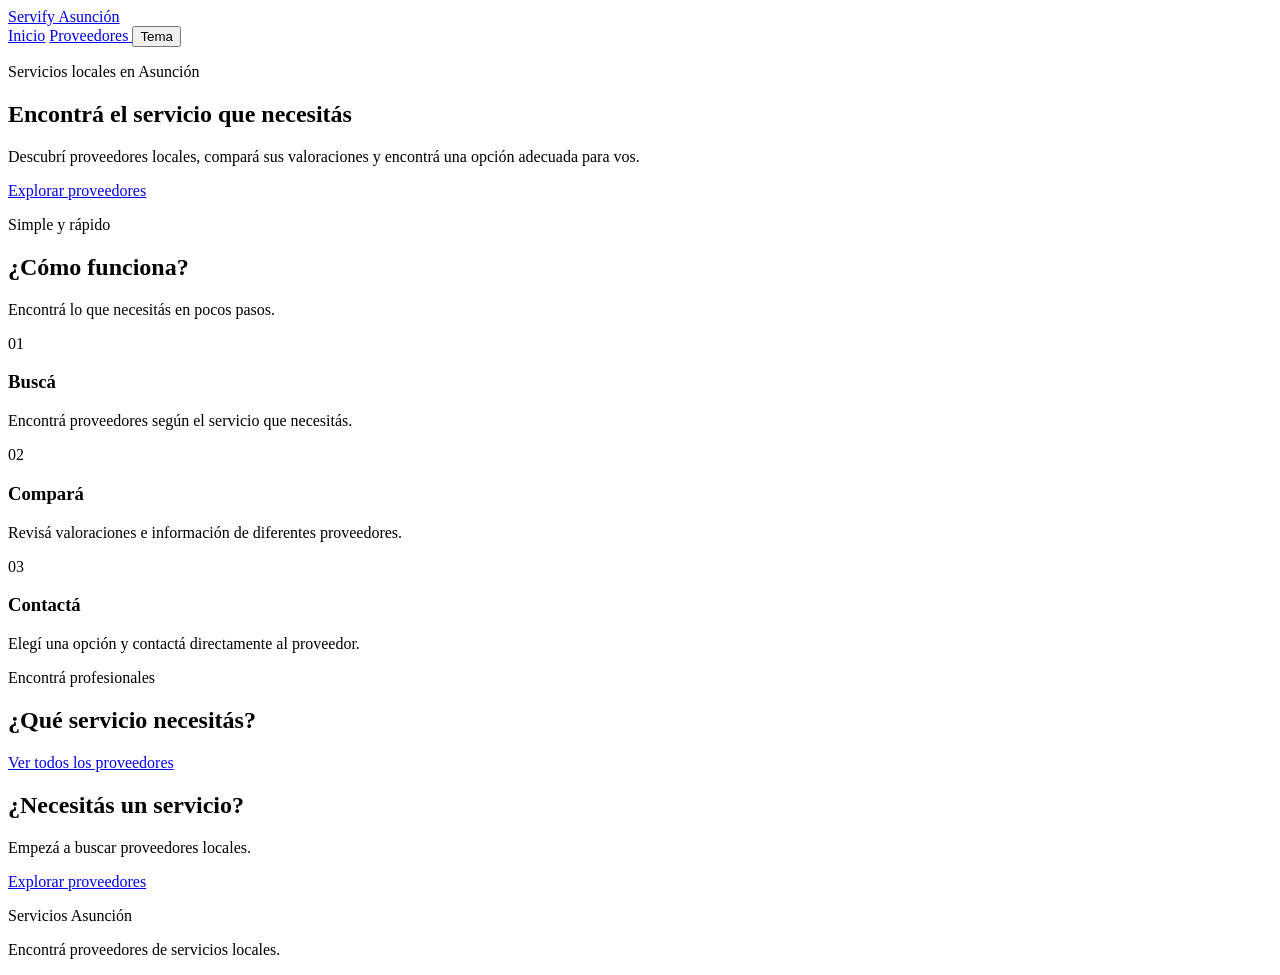
==== index.html @ 275f3ee8 "feat: add provider profession filter" ====
<!--  Página de inicio de la aplicación Servify Asunción. -->
<!DOCTYPE html> 
    <html lang="es">
        <head>
            <meta charset="UTF-8">
            <meta name="viewport" content="witdh=device-width, initial-scale=1.0">

            <title> Inicio | Servify Asunción </title>
            <meta 
                name="description"
                content="Encontrá proveedores de servicios locales en Asunción.">

        </head>

        <body>
            <header>
                <nav>
                    <a href="index.html"> Servify Asunción </a>
                    <div>
                        <a href="index.html">Inicio</a>
                        <a href="providers.html"> Proveedores </a>

                        <button type="button" aria-label="Cambiar Tema" Tema>
                            Tema
                        </button>
                    </div>
                </nav>
            </header>


            <main>
                <!--Hero-->
                <section class= "hero">
                    <div>
                        <p> Servicios locales en Asunción </p>

                        <h1> Encontrá el servicio que necesitás </h1>

                        <p>
                            Descubrí proveedores locales, compará sus
                        valoraciones y encontrá una opción adecuada
                        para vos. 
                        </p>

                        <a href="providers.html"> Explorar proveedores </a>
                    </div>

                    <div>
                    <!-- Futuro elemento visual del Hero -->
                    </div>
                </section>

                <!-- Cómo funciona -->
                <section class="how-it-works">
                    <header>
                        <p>Simple y rápido</p>

                        <h2> ¿Cómo funciona? </h2>

                        <p> Encontrá lo que necesitás en pocos pasos. </p>
                    </header>
                    
                    <div>
                        <article>
                            <span>01</span>
                            
                            <h3>Buscá</h3>

                            <p>
                            Encontrá proveedores según el servicio
                            que necesitás.
                            </p>
                        </article>

                        <article>
                            <span>02</span>

                            <h3>Compará</h3>

                            <p>
                            Revisá valoraciones e información de
                            diferentes proveedores.
                            </p>
                        </article>

                        <article>
                            <span>03</span>

                            <h3>Contactá</h3>

                            <p>
                            Elegí una opción y contactá directamente
                            al proveedor.
                            </p>
                        </article>
                    </div>
                </section>

                <!-- Categorías -->
                <section class="categories">
                    <header>
                        <p>Encontrá profesionales</p>

                        <h2> ¿Qué servicio necesitás? </h2>
                    </header>

                    <div class="category-list">
                    <!-- Las categorías se definirán posteriormente -->
                    </div>

                    <a href="providers.html"> Ver todos los proveedores </a>

                </section>

                <!-- CTA final -->
                <section class="final-cta">
                    <h2> ¿Necesitás un servicio? </h2>

                    <p> Empezá a buscar proveedores locales. </p>
                    <a href="providers.html"> Explorar proveedores </a>
                
                </section>
            </main>

            <footer>
                <p> Servicios Asunción </p>
                <p> Encontrá proveedores de servicios locales. </p>
            
            </footer>

                </section>
        </body>
    </html>
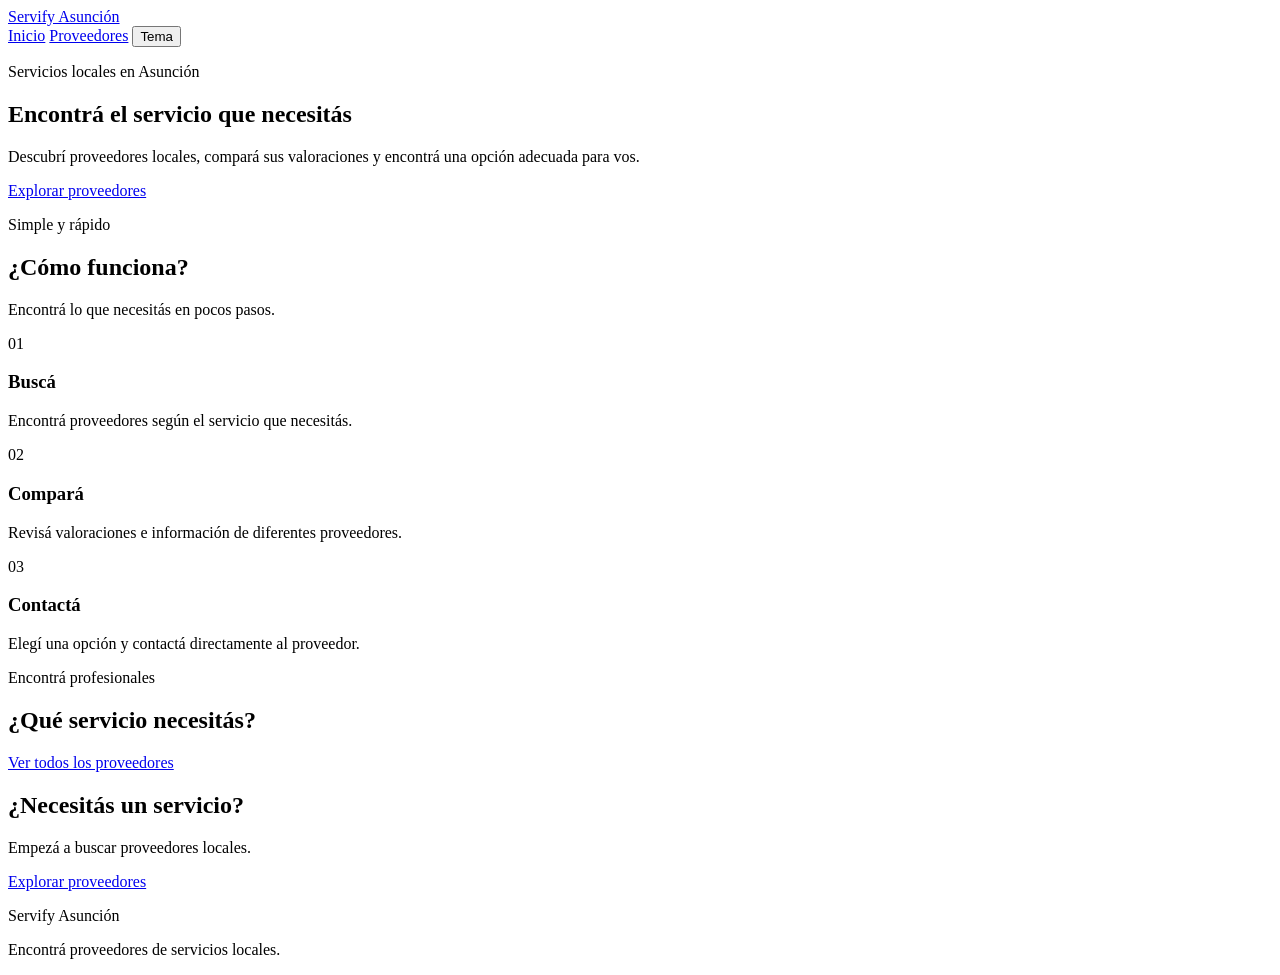
==== commit c2763eba: "feat: add provider profile data" ====
--- a/index.html
+++ b/index.html
@@ -1,133 +1,90 @@
-<!--  Página de inicio de la aplicación Servify Asunción. -->
-<!DOCTYPE html> 
-    <html lang="es">
-        <head>
-            <meta charset="UTF-8">
-            <meta name="viewport" content="witdh=device-width, initial-scale=1.0">
+<!-- Página 1/3 - Inicio | Cumple docs/challenge.md:23: explica qué es la app, problema y CTA a proveedores -->
+<!DOCTYPE html>
+<html lang="es">
+    <head>
+        <meta charset="UTF-8">
+        <meta name="viewport" content="width=device-width, initial-scale=1.0">
+        <title>Inicio | Servify Asunción</title>
+        <meta name="description" content="Encontrá proveedores de servicios locales en Asunción.">
+    </head>
+    <body>
+        <header>
+            <nav>
+                <a href="index.html">Servify Asunción</a>
+                <div>
+                    <a href="index.html" aria-current="page">Inicio</a>
+                    <a href="providers.html">Proveedores</a>
+                    <button type="button" aria-label="Cambiar tema">Tema</button>
+                </div>
+            </nav>
+        </header>
 
-            <title> Inicio | Servify Asunción </title>
-            <meta 
-                name="description"
-                content="Encontrá proveedores de servicios locales en Asunción.">
+        <main>
+            <!-- Hero: propuesta de valor + CTA principal hacia listado (estructura cumple challenge) -->
+            <section class="hero">
+                <div>
+                    <p>Servicios locales en Asunción</p>
+                    <h1>Encontrá el servicio que necesitás</h1>
+                    <p>
+                        Descubrí proveedores locales, compará sus valoraciones y encontrá una opción
+                        adecuada para vos.
+                    </p>
+                    <a href="providers.html">Explorar proveedores</a>
+                </div>
+                <div>
+                    <!-- Futuro elemento visual del Hero -->
+                </div>
+            </section>
 
-        </head>
+            <!-- Flujo 3 pasos: Buscá / Compará / Contactá -->
+            <section class="how-it-works">
+                <header>
+                    <p>Simple y rápido</p>
+                    <h2>¿Cómo funciona?</h2>
+                    <p>Encontrá lo que necesitás en pocos pasos.</p>
+                </header>
+                <div>
+                    <article>
+                        <span>01</span>
+                        <h3>Buscá</h3>
+                        <p>Encontrá proveedores según el servicio que necesitás.</p>
+                    </article>
+                    <article>
+                        <span>02</span>
+                        <h3>Compará</h3>
+                        <p>Revisá valoraciones e información de diferentes proveedores.</p>
+                    </article>
+                    <article>
+                        <span>03</span>
+                        <h3>Contactá</h3>
+                        <p>Elegí una opción y contactá directamente al proveedor.</p>
+                    </article>
+                </div>
+            </section>
 
-        <body>
-            <header>
-                <nav>
-                    <a href="index.html"> Servify Asunción </a>
-                    <div>
-                        <a href="index.html">Inicio</a>
-                        <a href="providers.html"> Proveedores </a>
+            <!-- Categorías: orienta al usuario; datos reales vienen de providers.html vía fetch -->
+            <section class="categories">
+                <header>
+                    <p>Encontrá profesionales</p>
+                    <h2>¿Qué servicio necesitás?</h2>
+                </header>
+                <div class="category-list">
+                    <!-- Las categorías se definirán posteriormente -->
+                </div>
+                <a href="providers.html">Ver todos los proveedores</a>
+            </section>
 
-                        <button type="button" aria-label="Cambiar Tema" Tema>
-                            Tema
-                        </button>
-                    </div>
-                </nav>
-            </header>
+            <!-- CTA final: cierra el flujo de Inicio y re-dirige a proveedores -->
+            <section class="final-cta">
+                <h2>¿Necesitás un servicio?</h2>
+                <p>Empezá a buscar proveedores locales.</p>
+                <a href="providers.html">Explorar proveedores</a>
+            </section>
+        </main>
 
-
-            <main>
-                <!--Hero-->
-                <section class= "hero">
-                    <div>
-                        <p> Servicios locales en Asunción </p>
-
-                        <h1> Encontrá el servicio que necesitás </h1>
-
-                        <p>
-                            Descubrí proveedores locales, compará sus
-                        valoraciones y encontrá una opción adecuada
-                        para vos. 
-                        </p>
-
-                        <a href="providers.html"> Explorar proveedores </a>
-                    </div>
-
-                    <div>
-                    <!-- Futuro elemento visual del Hero -->
-                    </div>
-                </section>
-
-                <!-- Cómo funciona -->
-                <section class="how-it-works">
-                    <header>
-                        <p>Simple y rápido</p>
-
-                        <h2> ¿Cómo funciona? </h2>
-
-                        <p> Encontrá lo que necesitás en pocos pasos. </p>
-                    </header>
-                    
-                    <div>
-                        <article>
-                            <span>01</span>
-                            
-                            <h3>Buscá</h3>
-
-                            <p>
-                            Encontrá proveedores según el servicio
-                            que necesitás.
-                            </p>
-                        </article>
-
-                        <article>
-                            <span>02</span>
-
-                            <h3>Compará</h3>
-
-                            <p>
-                            Revisá valoraciones e información de
-                            diferentes proveedores.
-                            </p>
-                        </article>
-
-                        <article>
-                            <span>03</span>
-
-                            <h3>Contactá</h3>
-
-                            <p>
-                            Elegí una opción y contactá directamente
-                            al proveedor.
-                            </p>
-                        </article>
-                    </div>
-                </section>
-
-                <!-- Categorías -->
-                <section class="categories">
-                    <header>
-                        <p>Encontrá profesionales</p>
-
-                        <h2> ¿Qué servicio necesitás? </h2>
-                    </header>
-
-                    <div class="category-list">
-                    <!-- Las categorías se definirán posteriormente -->
-                    </div>
-
-                    <a href="providers.html"> Ver todos los proveedores </a>
-
-                </section>
-
-                <!-- CTA final -->
-                <section class="final-cta">
-                    <h2> ¿Necesitás un servicio? </h2>
-
-                    <p> Empezá a buscar proveedores locales. </p>
-                    <a href="providers.html"> Explorar proveedores </a>
-                
-                </section>
-            </main>
-
-            <footer>
-                <p> Servicios Asunción </p>
-                <p> Encontrá proveedores de servicios locales. </p>
-            
-            </footer>
-
-                </section>
-        </body>
-    </html>+        <footer>
+            <p>Servify Asunción</p>
+            <p>Encontrá proveedores de servicios locales.</p>
+        </footer>
+    </body>
+</html>
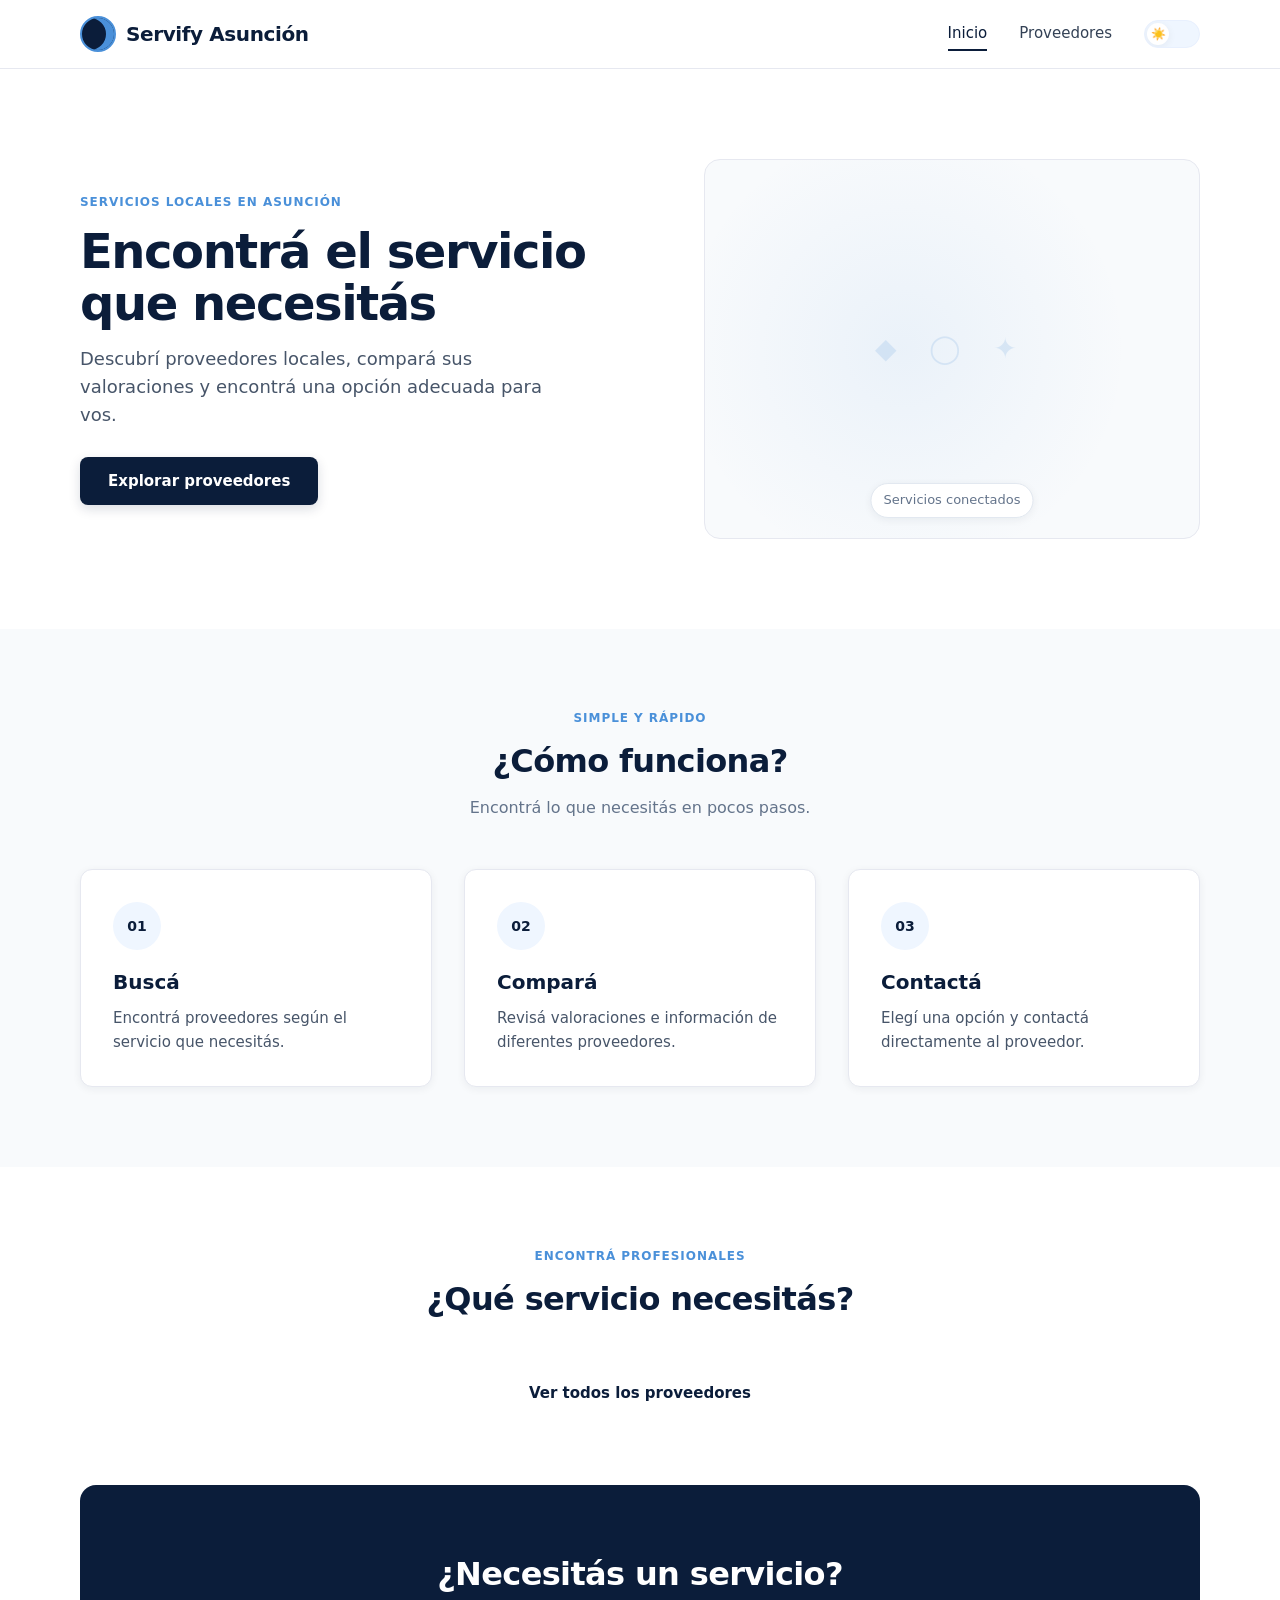
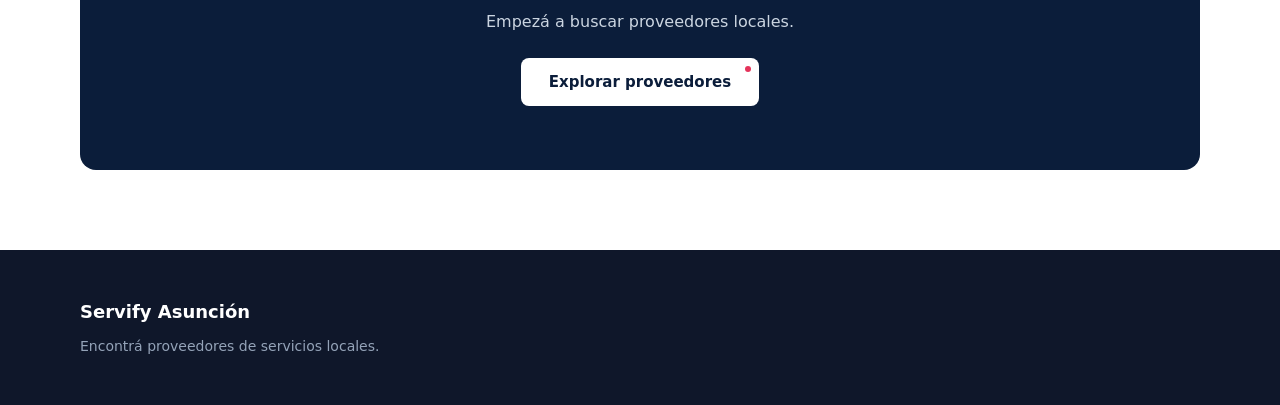
==== commit 301345e3: "wip: css temporal - preview visual" ====
--- a/index.html
+++ b/index.html
@@ -1,4 +1,4 @@
-<!-- Página 1/3 - Inicio | Cumple docs/challenge.md:23: explica qué es la app, problema y CTA a proveedores -->
+<!-- Inicio | explica qué es la app, problema y CTA a proveedores -->
 <!DOCTYPE html>
 <html lang="es">
     <head>
@@ -6,6 +6,8 @@
         <meta name="viewport" content="width=device-width, initial-scale=1.0">
         <title>Inicio | Servify Asunción</title>
         <meta name="description" content="Encontrá proveedores de servicios locales en Asunción.">
+        <link rel="stylesheet" href="css/common.css">
+        <link rel="stylesheet" href="css/home.css">
     </head>
     <body>
         <header>
@@ -86,5 +88,6 @@
             <p>Servify Asunción</p>
             <p>Encontrá proveedores de servicios locales.</p>
         </footer>
+        <script src="js/theme.js" defer></script>
     </body>
 </html>
--- a/css/common.css
+++ b/css/common.css
@@ -0,0 +1,215 @@
+/* common.css - Base compartida | Servify Asunción */
+/* Design System: azul oscuro primario, celeste secundario, blanco, rojo acento sutil, Inter, light/dark */
+
+/* 1. Variables */
+:root {
+  --blue-dark: #0B1D3A;
+  --blue-dark-hover: #0F2647;
+  --blue-soft: #4A90D9;
+  --blue-soft-light: #EFF6FF;
+  --blue-soft-border: #E8F0FE;
+  --bg: #FFFFFF;
+  --bg-alt: #F8FAFC;
+  --bg-footer: #0F172A;
+  --text: #0B1D3A;
+  --text-muted: #475569;
+  --text-light: #64748B;
+  --border: #E2E8F0;
+  --border-light: #E6E8F0;
+  --red-accent: #E11D48;
+  --radius-sm: 8px;
+  --radius-md: 12px;
+  --radius-lg: 16px;
+  --shadow-sm: 0 2px 8px rgba(11,29,58,0.06);
+  --shadow-md: 0 8px 24px rgba(11,29,58,0.10);
+  --shadow-btn: 0 4px 12px rgba(11,29,58,0.15);
+}
+
+/* 2. Reset / Base */
+* { box-sizing: border-box; margin: 0; padding: 0; }
+html { scroll-behavior: smooth; }
+body {
+  font-family: 'Inter', system-ui, -apple-system, Segoe UI, Roboto, sans-serif;
+  color: var(--text);
+  background: var(--bg);
+  line-height: 1.6;
+  -webkit-font-smoothing: antialiased;
+}
+a { color: inherit; text-decoration: none; }
+a:focus-visible, button:focus-visible, select:focus-visible {
+  outline: 2px solid var(--blue-soft);
+  outline-offset: 2px;
+}
+img { max-width: 100%; display: block; }
+
+/* 3. Header - minimalista, espacioso */
+header {
+  position: sticky;
+  top: 0;
+  z-index: 10;
+  background: var(--bg);
+  border-bottom: 1px solid var(--border-light);
+}
+header nav {
+  max-width: 1280px;
+  margin: 0 auto;
+  padding: 16px 80px;
+  display: flex;
+  align-items: center;
+  justify-content: space-between;
+  gap: 32px;
+}
+header nav > a:first-child {
+  font-weight: 700;
+  font-size: 20px;
+  color: var(--blue-dark);
+  letter-spacing: -0.02em;
+  display: flex;
+  align-items: center;
+  gap: 10px;
+}
+/* Símbolo conexión/confianza: círculo + arco */
+header nav > a:first-child::before {
+  content: "";
+  width: 32px; height: 32px;
+  border-radius: 50%;
+  background: var(--blue-dark);
+  border: 2px solid var(--blue-soft);
+  box-shadow: inset -8px 0 0 var(--blue-soft);
+  flex-shrink: 0;
+}
+header nav div {
+  display: flex;
+  align-items: center;
+  gap: 32px;
+}
+header nav div a {
+  font-weight: 500;
+  font-size: 15px;
+  color: #334155;
+  padding: 4px 0;
+  border-bottom: 2px solid transparent;
+  transition: color 0.2s, border-color 0.2s;
+}
+header nav div a[aria-current="page"] {
+  color: var(--blue-dark);
+  border-bottom-color: var(--blue-dark);
+}
+header nav div a:hover { color: var(--blue-dark); }
+
+/* Toggle sol/luna compacto */
+header nav button {
+  width: 56px; height: 28px;
+  border-radius: 999px;
+  border: 1px solid var(--blue-soft-border);
+  background: var(--blue-soft-light);
+  cursor: pointer;
+  position: relative;
+  text-indent: -9999px;
+  overflow: hidden;
+  transition: background 0.5s;
+}
+header nav button::after {
+  content: "☀️";
+  position: absolute;
+  left: 2px; top: 2px;
+  width: 22px; height: 22px;
+  border-radius: 50%;
+  background: #fff;
+  box-shadow: var(--shadow-sm);
+  display: grid; place-items: center;
+  text-indent: 0;
+  font-size: 12px;
+  transition: transform 0.5s, content 0.5s;
+}
+header nav button:hover { background: #E0ECFF; }
+header nav button[aria-pressed="true"] { background: #1E3A5F; border-color: #334155; }
+header nav button[aria-pressed="true"]::after {
+  content: "🌙";
+  transform: translateX(28px);
+  background: #0B1D3A;
+}
+
+/* Dark mode - activado vía html[data-theme="dark"] por js/theme.js */
+html[data-theme="dark"] {
+  --bg: #0B1220;
+  --bg-alt: #0F172A;
+  --bg-footer: #020617;
+  --text: #F1F5F9;
+  --text-muted: #CBD5E1;
+  --text-light: #94A3B8;
+  --border: #1E293B;
+  --border-light: #1E293B;
+  --blue-soft-light: #1E3A5F;
+  --blue-soft-border: #1E3A5F;
+}
+html[data-theme="dark"] header { background: #0B1220; border-bottom-color: #1E293B; }
+html[data-theme="dark"] header nav div a { color: #CBD5E1; }
+html[data-theme="dark"] header nav div a[aria-current="page"] { color: #fff; border-bottom-color: #4A90D9; }
+html[data-theme="dark"] .how-it-works article,
+html[data-theme="dark"] .providers-list article,
+html[data-theme="dark"] .provider-profile,
+html[data-theme="dark"] #loading-state,
+html[data-theme="dark"] #not-found-state { background: #111E33; border-color: #1E293B; }
+
+/* 4. Botones */
+.btn-primary {
+  display: inline-flex;
+  align-items: center; justify-content: center;
+  height: 48px; padding: 0 28px;
+  border-radius: var(--radius-sm);
+  background: var(--blue-dark);
+  color: #fff;
+  font-weight: 600; font-size: 15px;
+  border: none;
+  box-shadow: var(--shadow-btn);
+  transition: background 0.2s, transform 0.2s, box-shadow 0.2s;
+}
+.btn-primary:hover {
+  background: var(--blue-dark-hover);
+  transform: translateY(-1px);
+  box-shadow: var(--shadow-md);
+}
+.btn-ghost {
+  display: inline-flex;
+  align-items: center; justify-content: center;
+  height: 48px; padding: 0 24px;
+  border-radius: var(--radius-sm);
+  border: 1px solid var(--border);
+  background: #fff;
+  color: var(--text);
+  font-weight: 600; font-size: 15px;
+  transition: border-color 0.2s, transform 0.2s;
+}
+.btn-ghost:hover { border-color: var(--blue-soft); transform: translateY(-1px); }
+
+/* 5. Footer simple */
+footer {
+  background: var(--bg-footer);
+  color: #94A3B8;
+  padding: 48px 80px;
+  display: flex;
+  flex-direction: column;
+  gap: 8px;
+}
+footer p:first-child {
+  color: #fff;
+  font-weight: 700;
+  font-size: 18px;
+}
+footer p { font-size: 14px; max-width: 480px; }
+
+/* 6. Utilidades */
+.hidden, [hidden] { display: none !important; }
+
+/* 7. Responsive header/footer */
+@media (max-width: 1024px) {
+  header nav { padding: 16px 32px; }
+  footer { padding: 40px 32px; }
+}
+@media (max-width: 640px) {
+  header nav { padding: 14px 20px; gap: 16px; }
+  header nav div { gap: 16px; }
+  header nav div a { font-size: 14px; }
+  footer { padding: 32px 20px; }
+}
--- a/css/home.css
+++ b/css/home.css
@@ -0,0 +1,232 @@
+/* home.css - Home | Hero, How it works, Categories, Final CTA */
+
+/* Hero - grande, atractivo, CTA destacado */
+.hero {
+  max-width: 1280px;
+  margin: 0 auto;
+  padding: 80px;
+  display: grid;
+  grid-template-columns: 560px 1fr;
+  gap: 64px;
+  align-items: center;
+  min-height: 560px;
+}
+.hero p:first-child {
+  font-weight: 600;
+  font-size: 12px;
+  letter-spacing: 0.08em;
+  text-transform: uppercase;
+  color: var(--blue-soft);
+  margin-bottom: 12px;
+}
+.hero h1 {
+  font-weight: 700;
+  font-size: 48px;
+  line-height: 52px;
+  letter-spacing: -0.03em;
+  color: var(--blue-dark);
+  margin-bottom: 16px;
+}
+.hero > div:first-child > p:nth-of-type(2) {
+  font-size: 18px;
+  line-height: 28px;
+  color: var(--text-muted);
+  max-width: 480px;
+  margin-bottom: 28px;
+}
+.hero a[href="providers.html"] {
+  display: inline-flex;
+  align-items: center; justify-content: center;
+  height: 48px; padding: 0 28px;
+  border-radius: var(--radius-sm);
+  background: var(--blue-dark);
+  color: #fff;
+  font-weight: 600; font-size: 15px;
+  box-shadow: var(--shadow-btn);
+  transition: background 0.2s, transform 0.2s, box-shadow 0.2s;
+}
+.hero a[href="providers.html"]:hover {
+  background: var(--blue-dark-hover);
+  transform: translateY(-1px);
+  box-shadow: var(--shadow-md);
+}
+/* Ilustración vectorial placeholder - círculo deco + iconos flotantes */
+.hero > div:last-child {
+  height: 380px;
+  border-radius: var(--radius-lg);
+  background: radial-gradient(320px 320px at 40% 50%, rgba(74,144,217,0.08), transparent 70%), var(--bg-alt);
+  border: 1px solid var(--border-light);
+  position: relative;
+  overflow: hidden;
+}
+.hero > div:last-child::before {
+  content: "◆ ◯ ✦";
+  position: absolute;
+  inset: 0;
+  display: grid; place-items: center;
+  font-size: 28px;
+  letter-spacing: 12px;
+  color: var(--blue-soft);
+  opacity: 0.15;
+}
+.hero > div:last-child::after {
+  content: "Servicios conectados";
+  position: absolute;
+  bottom: 20px; left: 50%;
+  transform: translateX(-50%);
+  font-size: 13px;
+  color: var(--text-light);
+  background: #fff;
+  padding: 6px 12px;
+  border-radius: 999px;
+  border: 1px solid var(--border);
+  box-shadow: var(--shadow-sm);
+}
+
+/* How it works - muy limpio, 3 pasos */
+.how-it-works {
+  background: var(--bg-alt);
+  padding: 80px;
+}
+.how-it-works > header {
+  position: static;
+  background: transparent;
+  border: none;
+  text-align: center;
+  max-width: 640px;
+  margin: 0 auto 48px;
+}
+.how-it-works > header p:first-child {
+  font-weight: 600;
+  font-size: 12px;
+  letter-spacing: 0.08em;
+  text-transform: uppercase;
+  color: var(--blue-soft);
+  margin-bottom: 8px;
+}
+.how-it-works h2 {
+  font-weight: 700;
+  font-size: 32px;
+  letter-spacing: -0.02em;
+  color: var(--blue-dark);
+  margin-bottom: 8px;
+}
+.how-it-works > header p:last-child { color: var(--text-light); font-size: 16px; }
+.how-it-works > div {
+  max-width: 1280px;
+  margin: 0 auto;
+  display: grid;
+  grid-template-columns: repeat(3, 1fr);
+  gap: 32px;
+}
+.how-it-works article {
+  background: #fff;
+  border-radius: var(--radius-md);
+  padding: 32px;
+  box-shadow: var(--shadow-sm);
+  border: 1px solid var(--border-light);
+  transition: transform 0.2s, box-shadow 0.2s;
+}
+.how-it-works article:hover {
+  transform: translateY(-4px);
+  box-shadow: var(--shadow-md);
+}
+.how-it-works article span {
+  display: inline-grid; place-items: center;
+  width: 48px; height: 48px;
+  border-radius: 50%;
+  background: var(--blue-soft-light);
+  color: var(--blue-dark);
+  font-weight: 700; font-size: 14px;
+  margin-bottom: 16px;
+}
+.how-it-works article h3 { font-size: 20px; font-weight: 700; margin-bottom: 8px; }
+.how-it-works article p { color: var(--text-muted); font-size: 15px; line-height: 24px; }
+
+/* Categories */
+.categories {
+  max-width: 1280px;
+  margin: 0 auto;
+  padding: 80px;
+}
+.categories > header {
+  position: static;
+  background: transparent;
+  border: none;
+  text-align: center;
+  margin-bottom: 32px;
+}
+.categories > header p { font-weight: 600; font-size: 12px; letter-spacing: 0.08em; text-transform: uppercase; color: var(--blue-soft); margin-bottom: 8px; }
+.categories h2 { font-size: 32px; font-weight: 700; letter-spacing: -0.02em; }
+.category-list {
+  display: grid;
+  grid-template-columns: repeat(3, 1fr);
+  gap: 20px;
+  margin-bottom: 24px;
+}
+/* Grid de categorías - las cards reales se añadirán en HTML, no vía pseudo-elementos */
+.categories a[href="providers.html"] {
+  display: block;
+  text-align: center;
+  font-weight: 600;
+  font-size: 15px;
+  color: var(--blue-dark);
+  margin-top: 8px;
+}
+.categories a[href="providers.html"]:hover { color: var(--blue-soft); }
+
+/* Final CTA - azul oscuro con acento rojo sutil */
+.final-cta {
+  max-width: 1280px;
+  margin: 0 80px 80px;
+  background: var(--blue-dark);
+  border-radius: var(--radius-lg);
+  padding: 64px;
+  text-align: center;
+  position: relative;
+  overflow: hidden;
+}
+.final-cta h2 { color: #fff; font-size: 32px; font-weight: 700; letter-spacing: -0.02em; margin-bottom: 8px; }
+.final-cta p { color: #CBD5E1; font-size: 16px; margin-bottom: 24px; }
+.final-cta a {
+  display: inline-flex;
+  align-items: center; justify-content: center;
+  height: 48px; padding: 0 28px;
+  border-radius: var(--radius-sm);
+  background: #fff;
+  color: var(--blue-dark);
+  font-weight: 600; font-size: 15px;
+  position: relative;
+  transition: transform 0.2s, box-shadow 0.2s;
+}
+.final-cta a::after {
+  content: "";
+  position: absolute;
+  top: 8px; right: 8px;
+  width: 6px; height: 6px;
+  border-radius: 50%;
+  background: var(--red-accent);
+  opacity: 0.9;
+}
+.final-cta a:hover { transform: translateY(-1px); box-shadow: var(--shadow-md); }
+
+/* Responsive home */
+@media (max-width: 1024px) {
+  .hero { grid-template-columns: 1fr; padding: 48px 32px; min-height: auto; }
+  .hero h1 { font-size: 40px; line-height: 44px; }
+  .hero > div:last-child { height: 280px; }
+  .how-it-works { padding: 48px 32px; }
+  .how-it-works > div { grid-template-columns: 1fr; }
+  .categories { padding: 48px 32px; }
+  .category-list { grid-template-columns: repeat(2, 1fr); }
+  .final-cta { margin: 0 32px 48px; padding: 48px 32px; }
+}
+@media (max-width: 640px) {
+  .hero { padding: 32px 20px; }
+  .hero h1 { font-size: 32px; line-height: 36px; }
+  .how-it-works { padding: 32px 20px; }
+  .categories { padding: 32px 20px; }
+  .category-list { grid-template-columns: 1fr; }
+  .final-cta { margin: 0 20px 32px; padding: 32px 20px; }
+  .final-cta h2 { font-size: 24px; }
+}
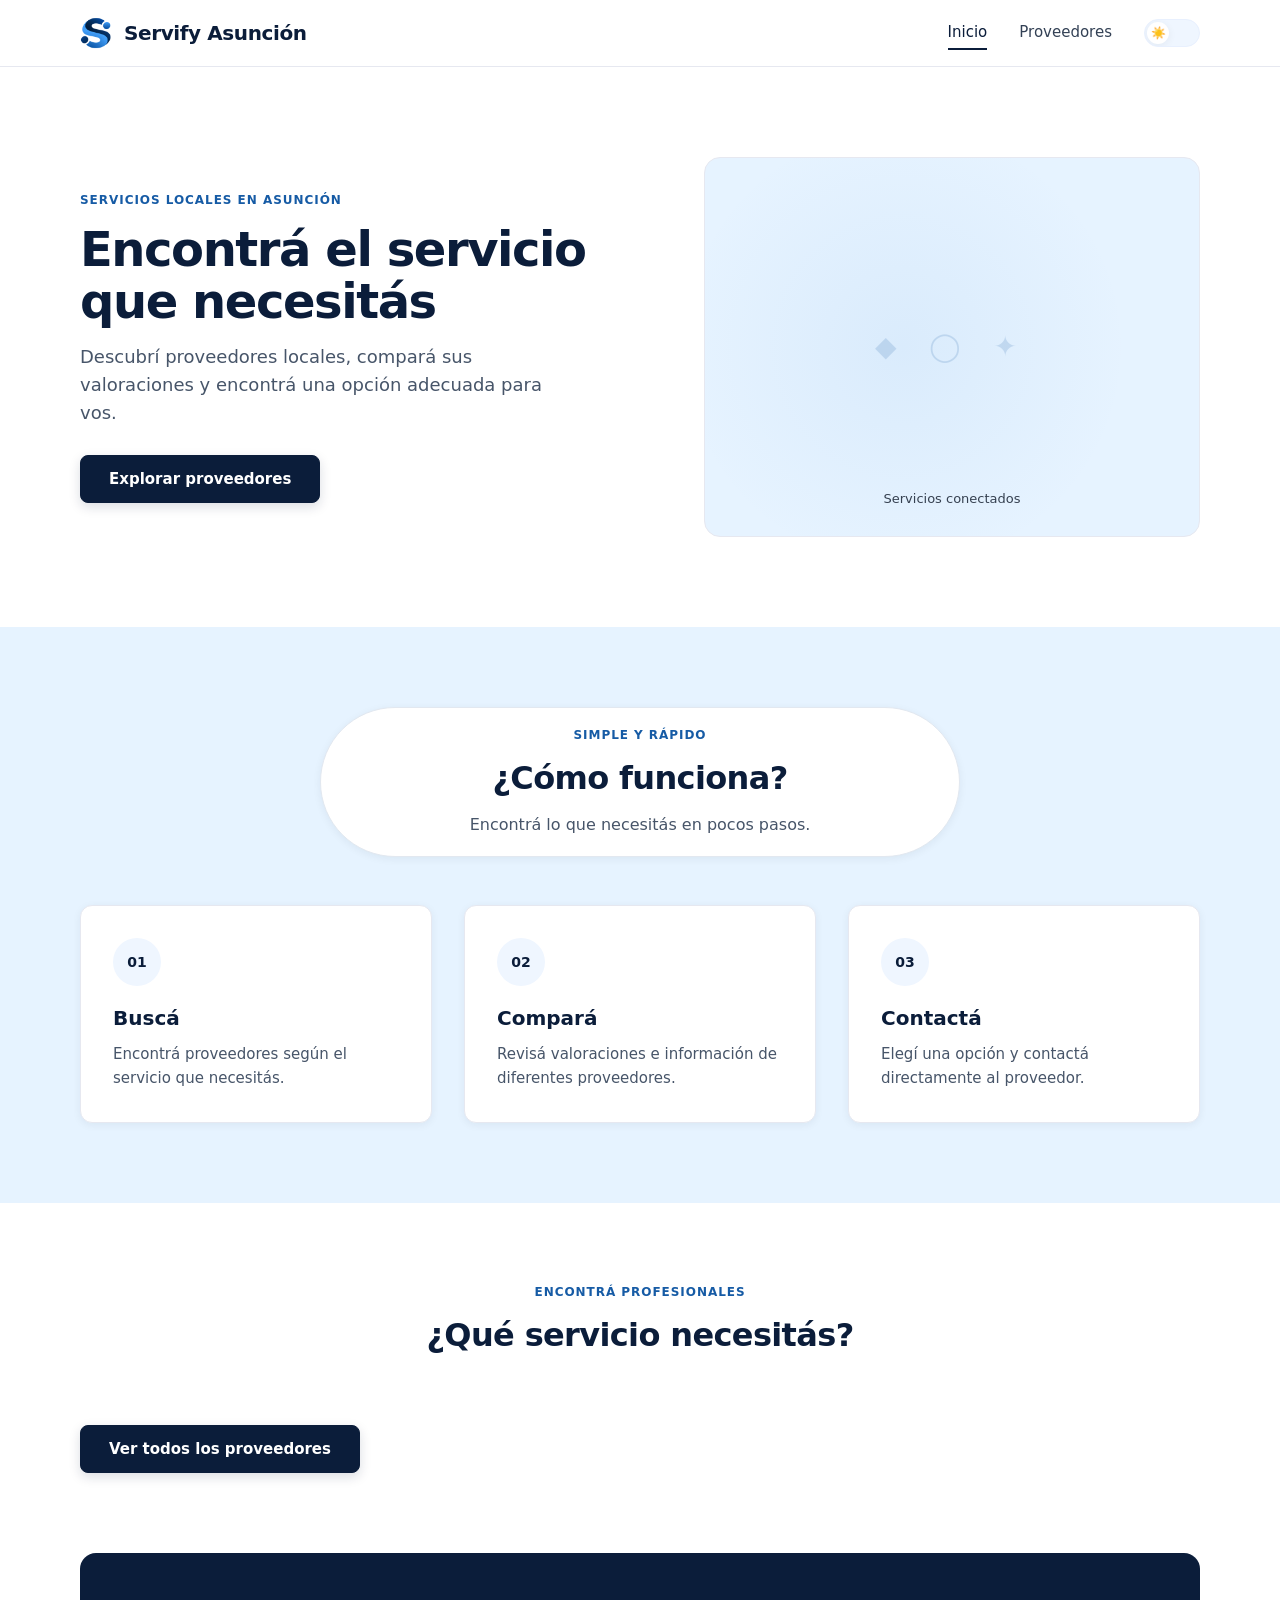
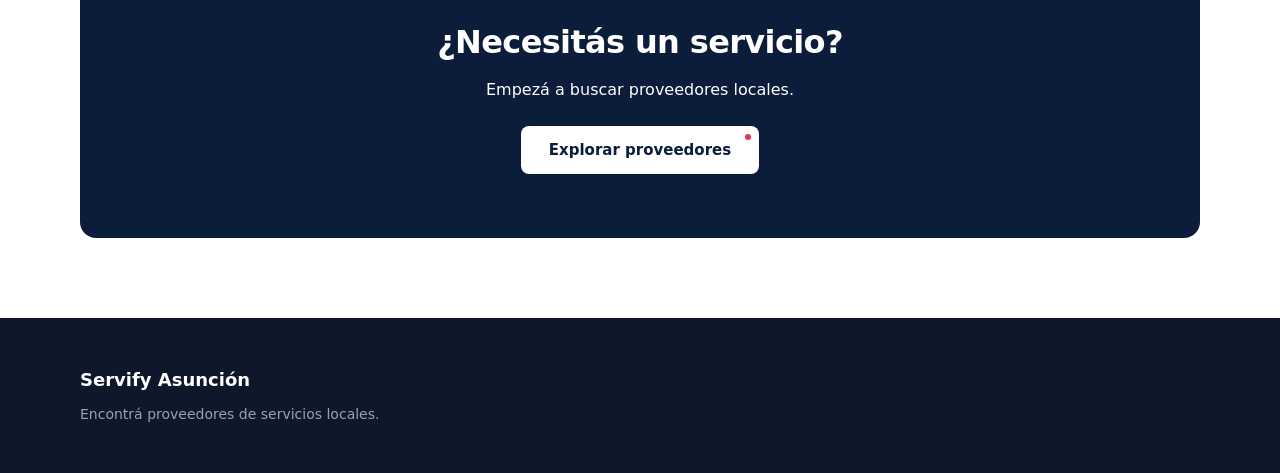
==== commit 28cad109: "fix: add Servify favicon" ====
--- a/index.html
+++ b/index.html
@@ -8,6 +8,7 @@
         <meta name="description" content="Encontrá proveedores de servicios locales en Asunción.">
         <link rel="stylesheet" href="css/common.css">
         <link rel="stylesheet" href="css/home.css">
+        <link rel="icon" type="image/png" href="assets/logo.png">
     </head>
     <body>
         <header>
--- a/css/common.css
+++ b/css/common.css
@@ -5,15 +5,17 @@
 :root {
   --blue-dark: #0B1D3A;
   --blue-dark-hover: #0F2647;
-  --blue-soft: #4A90D9;
+  --blue-soft: #165ba5;
   --blue-soft-light: #EFF6FF;
   --blue-soft-border: #E8F0FE;
-  --bg: #FFFFFF;
-  --bg-alt: #F8FAFC;
+  --bg: #ffffff;
+  --bg-alt: #E6F3FF;
+  --bg-header: #FFFFFF;
   --bg-footer: #0F172A;
   --text: #0B1D3A;
+  --heading-color: #0B1D3A;
   --text-muted: #475569;
-  --text-light: #64748B;
+  --text-light: #354050;
   --border: #E2E8F0;
   --border-light: #E6E8F0;
   --red-accent: #E11D48;
@@ -29,12 +31,18 @@
 * { box-sizing: border-box; margin: 0; padding: 0; }
 html { scroll-behavior: smooth; }
 body {
+  min-height: 100vh;
+  display: flex;
+  flex-direction: column;
   font-family: 'Inter', system-ui, -apple-system, Segoe UI, Roboto, sans-serif;
   color: var(--text);
   background: var(--bg);
   line-height: 1.6;
   -webkit-font-smoothing: antialiased;
 }
+main {
+  flex: 1 0 auto;
+}
 a { color: inherit; text-decoration: none; }
 a:focus-visible, button:focus-visible, select:focus-visible {
   outline: 2px solid var(--blue-soft);
@@ -47,7 +55,7 @@
   position: sticky;
   top: 0;
   z-index: 10;
-  background: var(--bg);
+  background: var(--bg-header);
   border-bottom: 1px solid var(--border-light);
 }
 header nav {
@@ -62,7 +70,7 @@
 header nav > a:first-child {
   font-weight: 700;
   font-size: 20px;
-  color: var(--blue-dark);
+  color: var(--heading-color);
   letter-spacing: -0.02em;
   display: flex;
   align-items: center;
@@ -71,13 +79,15 @@
 /* Símbolo conexión/confianza: círculo + arco */
 header nav > a:first-child::before {
   content: "";
-  width: 32px; height: 32px;
-  border-radius: 50%;
-  background: var(--blue-dark);
-  border: 2px solid var(--blue-soft);
-  box-shadow: inset -8px 0 0 var(--blue-soft);
+  width: 34px;
+  height: 34px;
   flex-shrink: 0;
-}
+  background-image: url("../assets/logo.png");
+  background-repeat: no-repeat;
+  background-size: contain;
+  background-position: center;
+}
+
 header nav div {
   display: flex;
   align-items: center;
@@ -132,10 +142,11 @@
 
 /* Dark mode - activado vía html[data-theme="dark"] por js/theme.js */
 html[data-theme="dark"] {
-  --bg: #0B1220;
-  --bg-alt: #0F172A;
-  --bg-footer: #020617;
+  --bg: #071A33;
+  --bg-alt: #0B2545;
+  --bg-footer: #04101F;
   --text: #F1F5F9;
+  --heading-color: #DCEBFF;
   --text-muted: #CBD5E1;
   --text-light: #94A3B8;
   --border: #1E293B;
@@ -143,14 +154,14 @@
   --blue-soft-light: #1E3A5F;
   --blue-soft-border: #1E3A5F;
 }
-html[data-theme="dark"] header { background: #0B1220; border-bottom-color: #1E293B; }
+html[data-theme="dark"] header { background: #071A33; border-bottom-color: #1E4266; }
 html[data-theme="dark"] header nav div a { color: #CBD5E1; }
 html[data-theme="dark"] header nav div a[aria-current="page"] { color: #fff; border-bottom-color: #4A90D9; }
 html[data-theme="dark"] .how-it-works article,
 html[data-theme="dark"] .providers-list article,
 html[data-theme="dark"] .provider-profile,
 html[data-theme="dark"] #loading-state,
-html[data-theme="dark"] #not-found-state { background: #111E33; border-color: #1E293B; }
+html[data-theme="dark"] #not-found-state { background: #102D4D; border-color: #1E4266; }
 
 /* 4. Botones */
 .btn-primary {
--- a/css/home.css
+++ b/css/home.css
@@ -24,7 +24,7 @@
   font-size: 48px;
   line-height: 52px;
   letter-spacing: -0.03em;
-  color: var(--blue-dark);
+  color: var(--heading-color);
   margin-bottom: 16px;
 }
 .hero > div:first-child > p:nth-of-type(2) {
@@ -34,21 +34,35 @@
   max-width: 480px;
   margin-bottom: 28px;
 }
-.hero a[href="providers.html"] {
+
+.hero a {
   display: inline-flex;
-  align-items: center; justify-content: center;
-  height: 48px; padding: 0 28px;
+  align-items: center;
+  justify-content: center;
+  height: 48px;
+  padding: 0 28px;
   border-radius: var(--radius-sm);
   background: var(--blue-dark);
   color: #fff;
-  font-weight: 600; font-size: 15px;
+  border: 1px solid var(--blue-dark);
+  font-weight: 600;
+  font-size: 15px;
   box-shadow: var(--shadow-btn);
   transition: background 0.2s, transform 0.2s, box-shadow 0.2s;
 }
-.hero a[href="providers.html"]:hover {
+html[data-theme="dark"] .hero a {
+  background: #fff;
+  color: var(--blue-dark);
+  border-color: #fff;
+}
+.hero a:hover {
   background: var(--blue-dark-hover);
   transform: translateY(-1px);
   box-shadow: var(--shadow-md);
+}
+html[data-theme="dark"] .hero a:hover {
+  background: #eaf3ff;
+  border-color: #eaf3ff;
 }
 /* Ilustración vectorial placeholder - círculo deco + iconos flotantes */
 .hero > div:last-child {
@@ -76,26 +90,36 @@
   transform: translateX(-50%);
   font-size: 13px;
   color: var(--text-light);
-  background: #fff;
+  background: var(--blue-alt);
   padding: 6px 12px;
-  border-radius: 999px;
-  border: 1px solid var(--border);
-  box-shadow: var(--shadow-sm);
+ 
 }
 
 /* How it works - muy limpio, 3 pasos */
+html[data-theme="dark"] .how-it-works {
+  background: #0B2545;
+}
+
 .how-it-works {
   background: var(--bg-alt);
   padding: 80px;
 }
 .how-it-works > header {
   position: static;
-  background: transparent;
-  border: none;
+  background: var(--bg);
+  border: 1px solid var(--border);
+  box-shadow: var(--shadow-sm);
   text-align: center;
   max-width: 640px;
   margin: 0 auto 48px;
-}
+  border-radius: 999px;
+  padding: 18px 28px;
+}
+html[data-theme="dark"] .how-it-works > header {
+  background: #102D4D;
+  border-color: #1E4266;
+}
+
 .how-it-works > header p:first-child {
   font-weight: 600;
   font-size: 12px;
@@ -108,10 +132,10 @@
   font-weight: 700;
   font-size: 32px;
   letter-spacing: -0.02em;
-  color: var(--blue-dark);
+  color: var(--heading-color);
   margin-bottom: 8px;
 }
-.how-it-works > header p:last-child { color: var(--text-light); font-size: 16px; }
+.how-it-works > header p:last-child { color: var(--text-muted); font-size: 16px; }
 .how-it-works > div {
   max-width: 1280px;
   margin: 0 auto;
@@ -131,6 +155,11 @@
   transform: translateY(-4px);
   box-shadow: var(--shadow-md);
 }
+html[data-theme="dark"] .how-it-works article span {
+  background: #1E3A5F;
+  color: #DCEBFF;
+}
+
 .how-it-works article span {
   display: inline-grid; place-items: center;
   width: 48px; height: 48px;
@@ -140,7 +169,7 @@
   font-weight: 700; font-size: 14px;
   margin-bottom: 16px;
 }
-.how-it-works article h3 { font-size: 20px; font-weight: 700; margin-bottom: 8px; }
+.how-it-works article h3 { font-size: 20px; font-weight: 700; color: var(--heading-color); margin-bottom: 8px; }
 .how-it-works article p { color: var(--text-muted); font-size: 15px; line-height: 24px; }
 
 /* Categories */
@@ -157,7 +186,7 @@
   margin-bottom: 32px;
 }
 .categories > header p { font-weight: 600; font-size: 12px; letter-spacing: 0.08em; text-transform: uppercase; color: var(--blue-soft); margin-bottom: 8px; }
-.categories h2 { font-size: 32px; font-weight: 700; letter-spacing: -0.02em; }
+.categories h2 { font-size: 32px; font-weight: 700; color: var(--heading-color); letter-spacing: -0.02em; }
 .category-list {
   display: grid;
   grid-template-columns: repeat(3, 1fr);
@@ -165,20 +194,42 @@
   margin-bottom: 24px;
 }
 /* Grid de categorías - las cards reales se añadirán en HTML, no vía pseudo-elementos */
-.categories a[href="providers.html"] {
-  display: block;
-  text-align: center;
+.categories a {
+  display: inline-flex;
+  align-items: center;
+  justify-content: center;
+  height: 48px;
+  padding: 0 28px;
+  border-radius: var(--radius-sm);
+  background: var(--blue-dark);
+  color: #fff;
+  border: 1px solid var(--blue-dark);
   font-weight: 600;
   font-size: 15px;
-  color: var(--blue-dark);
+  box-shadow: var(--shadow-btn);
   margin-top: 8px;
-}
-.categories a[href="providers.html"]:hover { color: var(--blue-soft); }
+  transition: background 0.2s, transform 0.2s, box-shadow 0.2s;
+}
+html[data-theme="dark"] .categories a {
+  background: #fff;
+  color: var(--blue-dark);
+  border-color: #fff;
+}
+.categories a:hover {
+  background: var(--blue-dark-hover);
+  transform: translateY(-1px);
+  box-shadow: var(--shadow-md);
+}
+html[data-theme="dark"] .categories a:hover {
+  background: #eaf3ff;
+  border-color: #eaf3ff;
+}
 
 /* Final CTA - azul oscuro con acento rojo sutil */
 .final-cta {
   max-width: 1280px;
-  margin: 0 80px 80px;
+  width: calc(100% - 160px);
+  margin: 0 auto 80px;
   background: var(--blue-dark);
   border-radius: var(--radius-lg);
   padding: 64px;
@@ -186,8 +237,9 @@
   position: relative;
   overflow: hidden;
 }
+html:not([data-theme="dark"]) .final-cta { background: var(--blue-dark); }
 .final-cta h2 { color: #fff; font-size: 32px; font-weight: 700; letter-spacing: -0.02em; margin-bottom: 8px; }
-.final-cta p { color: #CBD5E1; font-size: 16px; margin-bottom: 24px; }
+.final-cta p { color: #fff; font-size: 16px; margin-bottom: 24px; }
 .final-cta a {
   display: inline-flex;
   align-items: center; justify-content: center;
@@ -219,7 +271,7 @@
   .how-it-works > div { grid-template-columns: 1fr; }
   .categories { padding: 48px 32px; }
   .category-list { grid-template-columns: repeat(2, 1fr); }
-  .final-cta { margin: 0 32px 48px; padding: 48px 32px; }
+  .final-cta { width: calc(100% - 64px); margin: 0 auto 48px; padding: 48px 32px; }
 }
 @media (max-width: 640px) {
   .hero { padding: 32px 20px; }
@@ -227,6 +279,6 @@
   .how-it-works { padding: 32px 20px; }
   .categories { padding: 32px 20px; }
   .category-list { grid-template-columns: 1fr; }
-  .final-cta { margin: 0 20px 32px; padding: 32px 20px; }
+  .final-cta { width: calc(100% - 40px); margin: 0 auto 32px; padding: 32px 20px; }
   .final-cta h2 { font-size: 24px; }
 }
